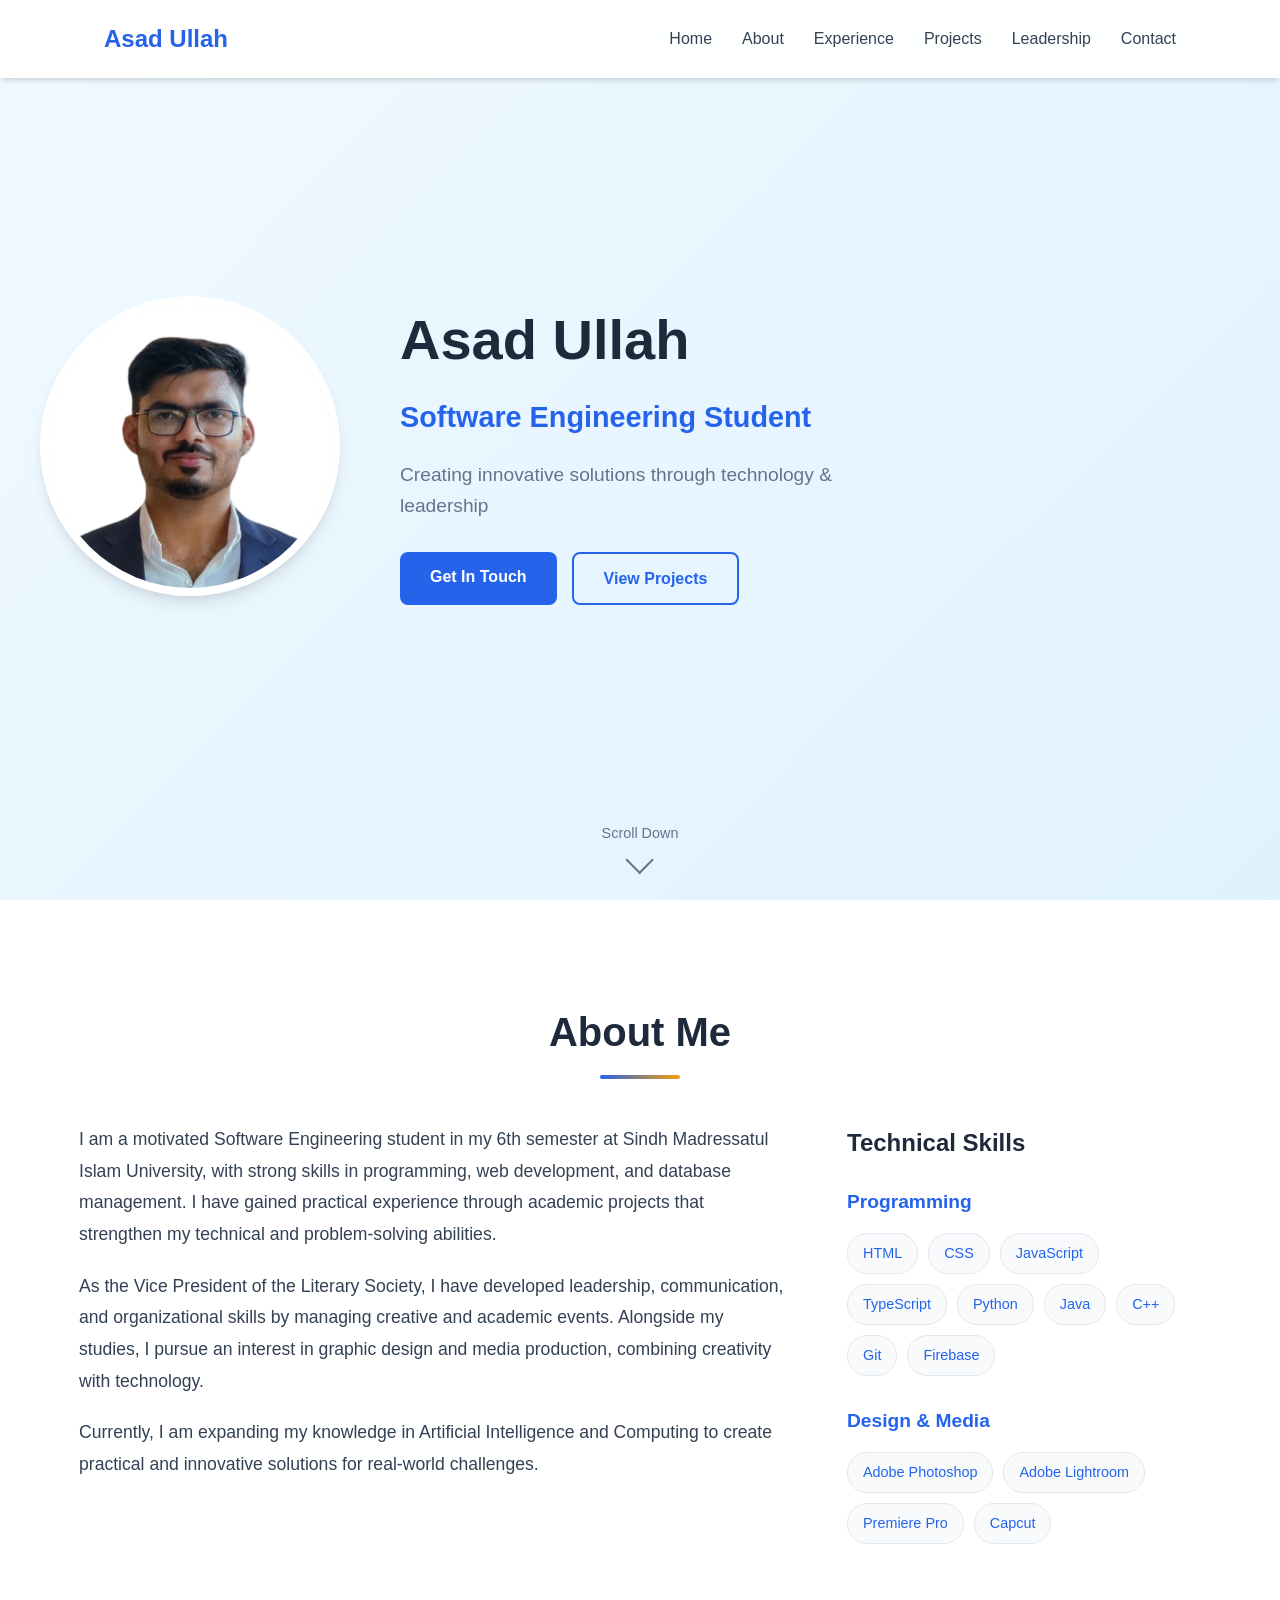
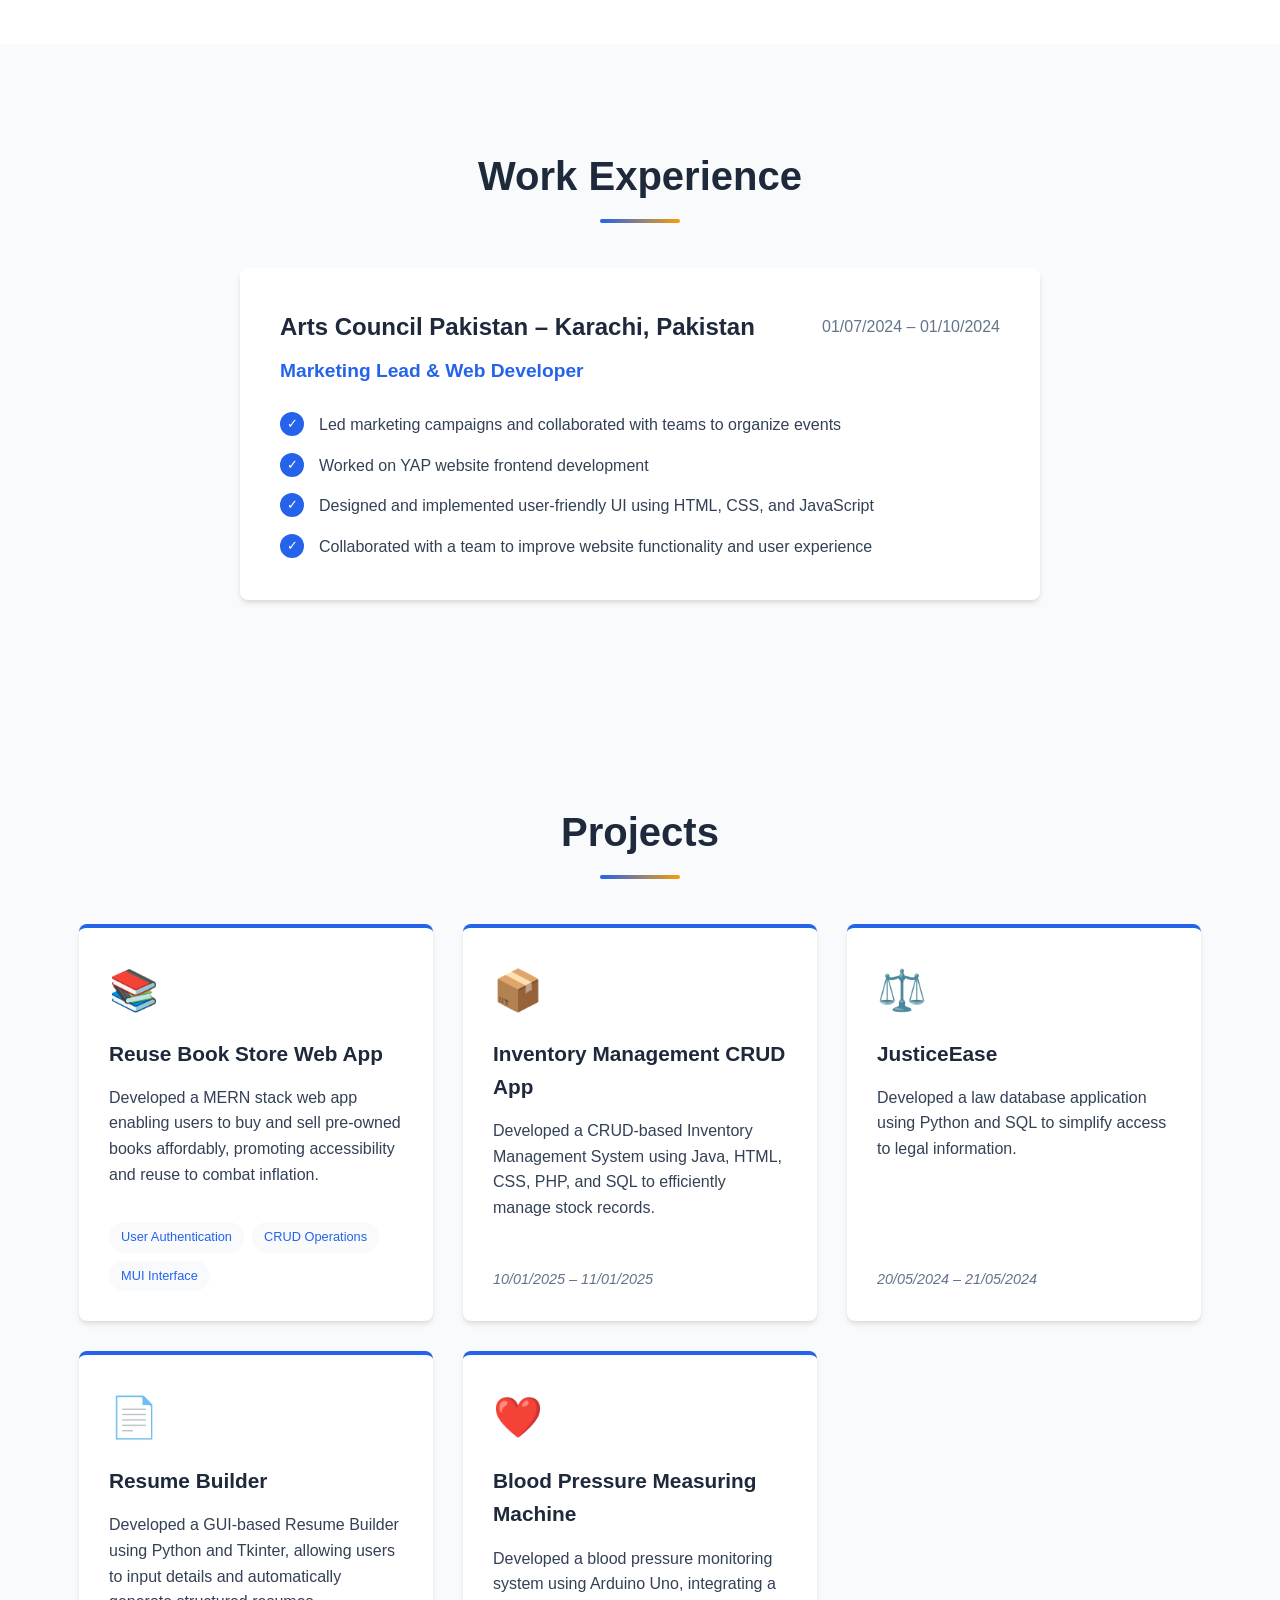
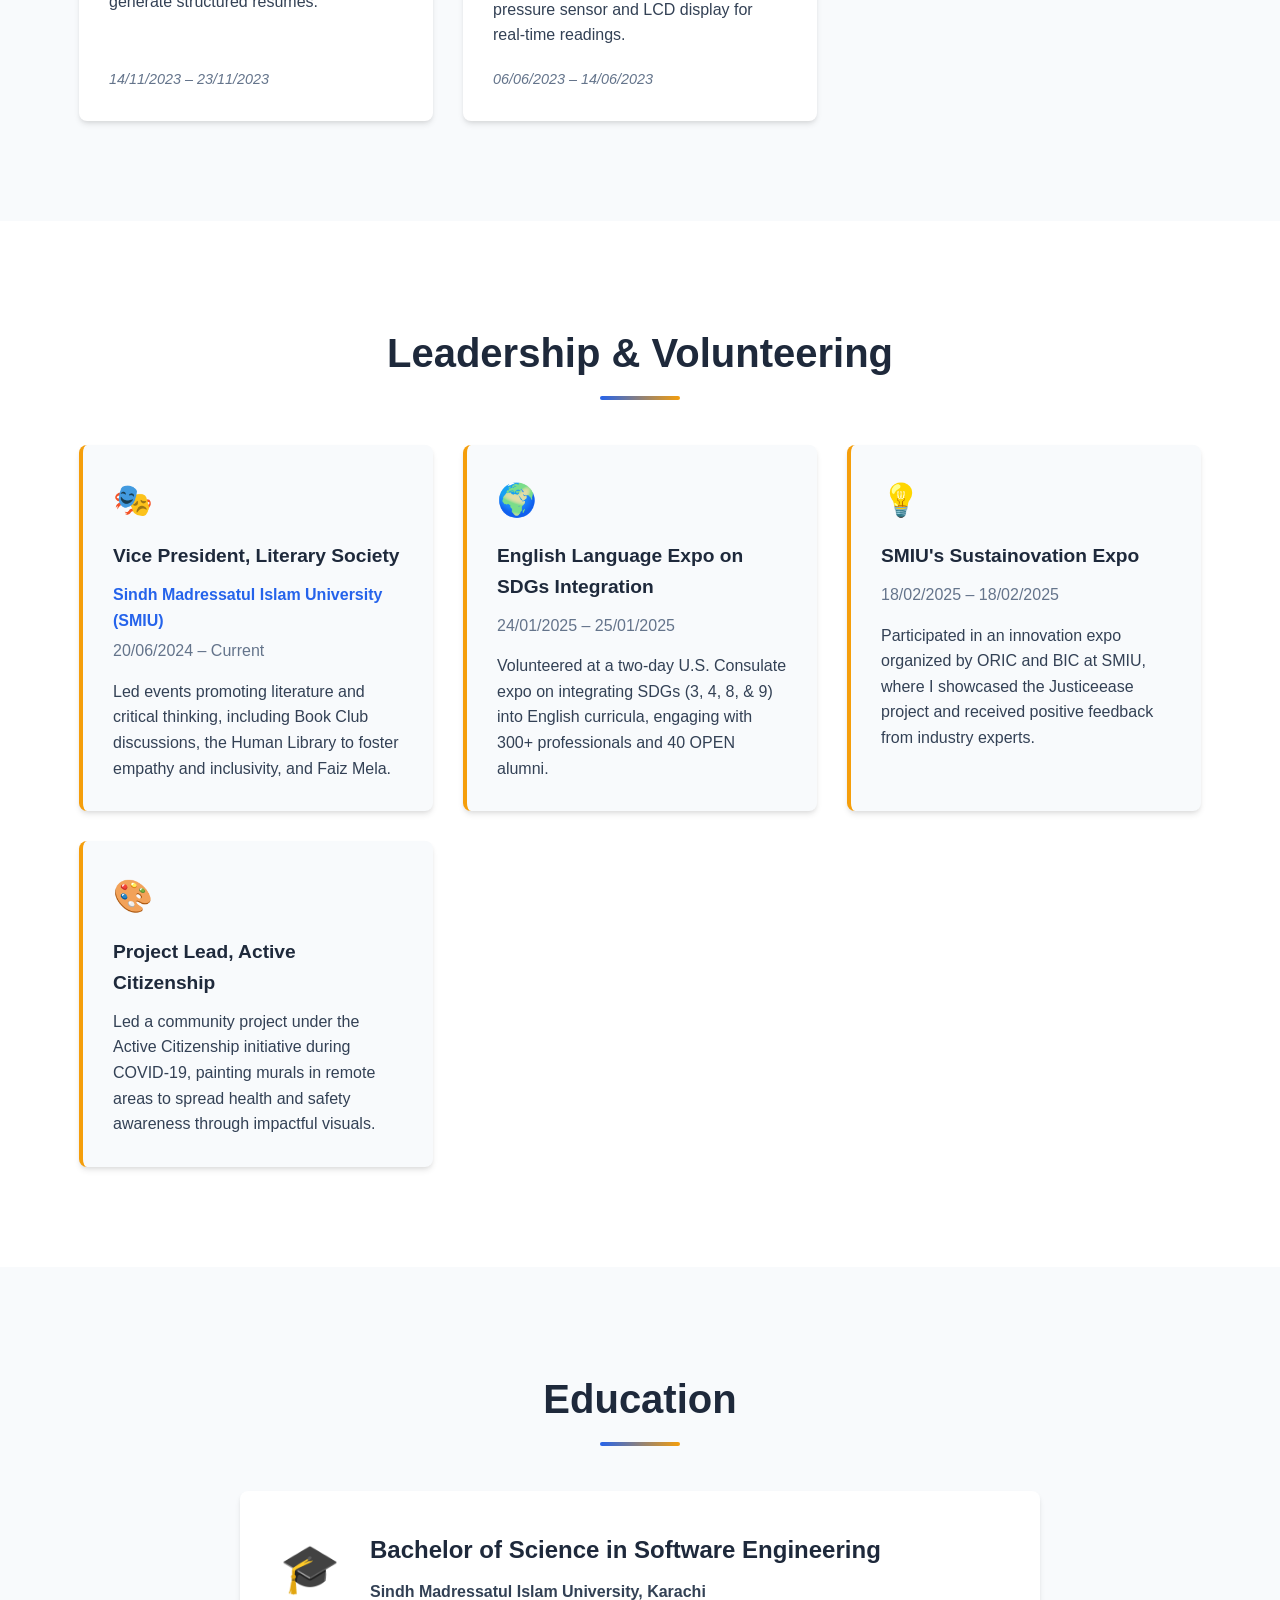
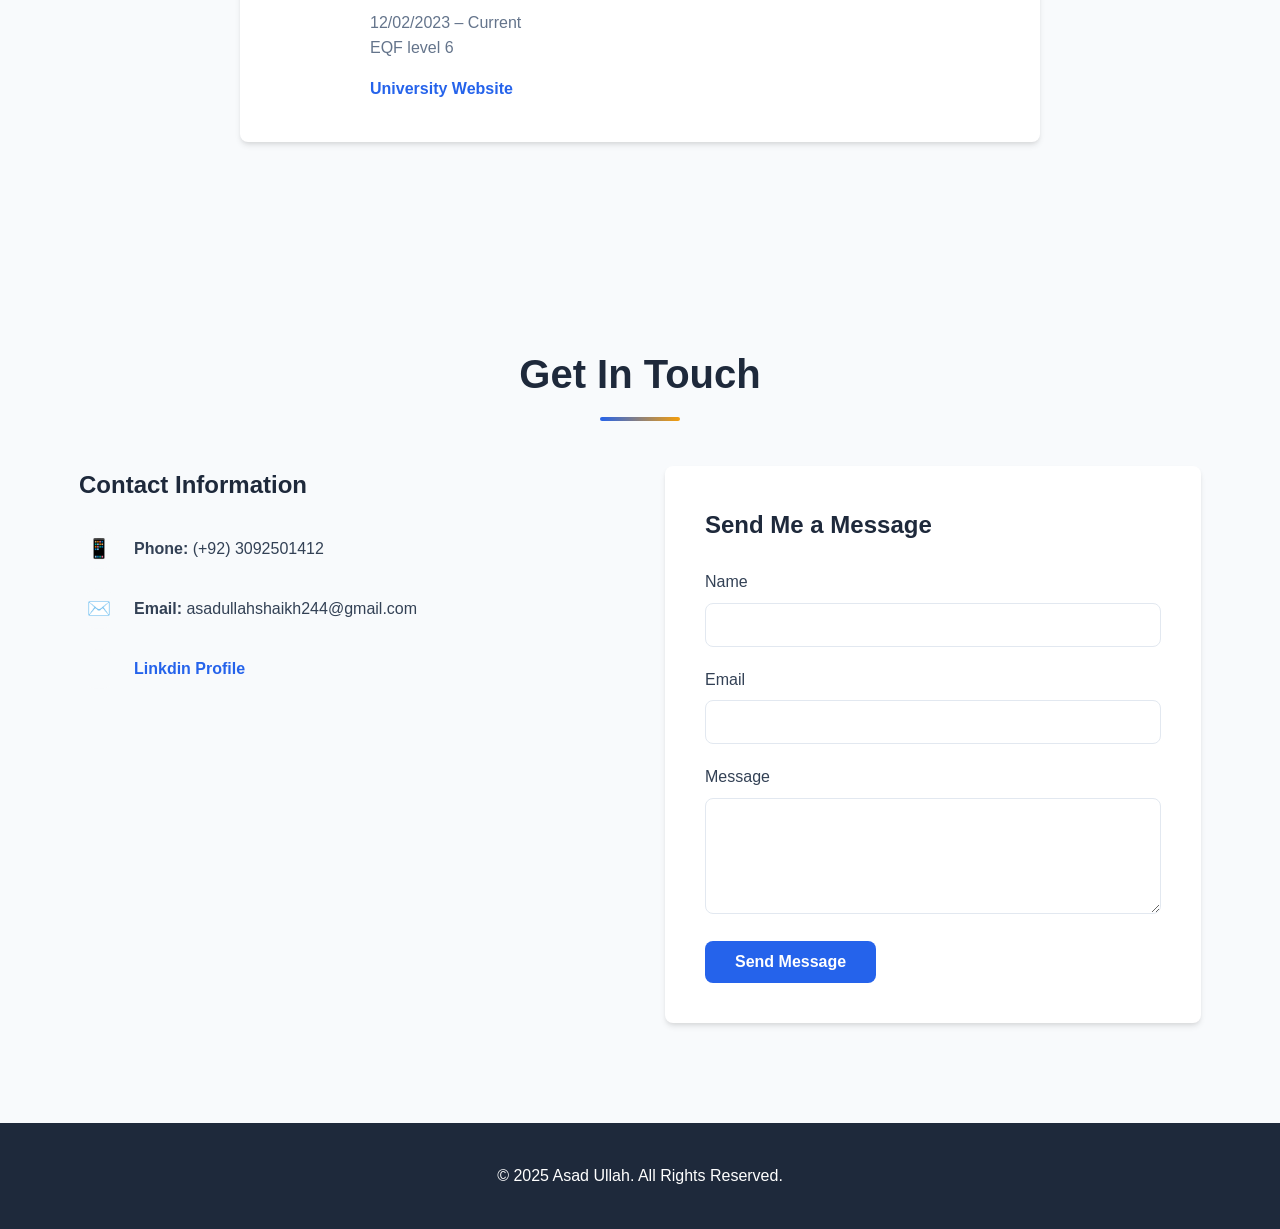
==== index.html @ a1d95417 "deployment" ====
<!DOCTYPE html>
<html lang="en">
<head>
    <meta charset="UTF-8">
    <meta name="viewport" content="width=device-width, initial-scale=1.0">
    <title>Asad Ullah - Software Engineer</title>
    <link rel="stylesheet" href="style.css">
</head>
<body>
    <!-- Navigation -->
    <nav class="navbar">
        <div class="nav-container">
            <div class="nav-logo">
                <a href="#home">Asad Ullah</a>
            </div>
            <div class="nav-menu">
                <a href="#home" class="nav-link">Home</a>
                <a href="#about" class="nav-link">About</a>
                <a href="#experience" class="nav-link">Experience</a>
                <a href="#projects" class="nav-link">Projects</a>
                <a href="#leadership" class="nav-link">Leadership</a>
                <a href="#contact" class="nav-link">Contact</a>
            </div>
            <div class="hamburger">
                <span class="bar"></span>
                <span class="bar"></span>
                <span class="bar"></span>
            </div>
        </div>
    </nav>

    <!-- Hero Section -->
    <section id="home" class="hero">
        <div class="hero-content">
            <div class="profile-container">
                <div class="profile-image">
                    <img src= "white_bg.jpg" alt="Asad Ullah">
                </div>
                <div class="hero-text">
                    <h1>Asad Ullah</h1>
                    <h2>Software Engineering Student</h2>
                    <p>Creating innovative solutions through technology & leadership</p>
                    <div class="hero-buttons">
                        <a href="#contact" class="btn btn-primary">Get In Touch</a>
                        <a href="#projects" class="btn btn-secondary">View Projects</a>
                    </div>
                </div>
            </div>
        </div>
        <div class="scroll-indicator">
            <span>Scroll Down</span>
            <div class="arrow"></div>
        </div>
    </section>

    <!-- About Section -->
    <section id="about" class="about">
        <div class="container">
            <h2 class="section-title">About Me</h2>
            <div class="about-content">
                <div class="about-text">
                    <p>I am a motivated Software Engineering student in my 6th semester at Sindh Madressatul Islam University, with strong skills in programming, web development, and database management. I have gained practical experience through academic projects that strengthen my technical and problem-solving abilities.</p>
                    <p>As the Vice President of the Literary Society, I have developed leadership, communication, and organizational skills by managing creative and academic events. Alongside my studies, I pursue an interest in graphic design and media production, combining creativity with technology.</p>
                    <p>Currently, I am expanding my knowledge in Artificial Intelligence and Computing to create practical and innovative solutions for real-world challenges.</p>
                </div>
                <div class="skills">
                    <h3>Technical Skills</h3>
                    <div class="skill-categories">
                        <div class="skill-category">
                            <h4>Programming</h4>
                            <div class="skill-tags">
                                <span class="skill-tag">HTML</span>
                                <span class="skill-tag">CSS</span>
                                <span class="skill-tag">JavaScript</span>
                                <span class="skill-tag">TypeScript</span>
                                <span class="skill-tag">Python</span>
                                <span class="skill-tag">Java</span>
                                <span class="skill-tag">C++</span>
                                <span class="skill-tag">Git</span>
                                <span class="skill-tag">Firebase</span>
                            </div>
                        </div>
                        <div class="skill-category">
                            <h4>Design & Media</h4>
                            <div class="skill-tags">
                                <span class="skill-tag">Adobe Photoshop</span>
                                <span class="skill-tag">Adobe Lightroom</span>
                                <span class="skill-tag">Premiere Pro</span>
                                <span class="skill-tag">Capcut</span>
                            </div>
                        </div>
                    </div>
                </div>
            </div>
        </div>
    </section>

    <!-- Experience Section -->
    <section id="experience" class="experience">
        <div class="container">
            <h2 class="section-title">Work Experience</h2>
            <div class="experience-item">
                <div class="experience-header">
                    <h3>Arts Council Pakistan – Karachi, Pakistan</h3>
                    <span class="date">01/07/2024 – 01/10/2024</span>
                </div>
                <p class="job-title">Marketing Lead & Web Developer</p>
                <div class="experience-details">
                    <div class="experience-point">
                        <div class="point-icon">✓</div>
                        <p>Led marketing campaigns and collaborated with teams to organize events</p>
                    </div>
                    <div class="experience-point">
                        <div class="point-icon">✓</div>
                        <p>Worked on YAP website frontend development</p>
                    </div>
                    <div class="experience-point">
                        <div class="point-icon">✓</div>
                        <p>Designed and implemented user-friendly UI using HTML, CSS, and JavaScript</p>
                    </div>
                    <div class="experience-point">
                        <div class="point-icon">✓</div>
                        <p>Collaborated with a team to improve website functionality and user experience</p>
                    </div>
                </div>
            </div>
        </div>
    </section>

    <!-- Projects Section -->
    <section id="projects" class="projects">
        <div class="container">
            <h2 class="section-title">Projects</h2>
            <div class="projects-grid">
                <div class="project-card">
                    <div class="project-icon">📚</div>
                    <h3>Reuse Book Store Web App</h3>
                    <p>Developed a MERN stack web app enabling users to buy and sell pre-owned books affordably, promoting accessibility and reuse to combat inflation.</p>
                    <div class="project-features">
                        <span>User Authentication</span>
                        <span>CRUD Operations</span>
                        <span>MUI Interface</span>
                    </div>
                </div>
                <div class="project-card">
                    <div class="project-icon">📦</div>
                    <h3>Inventory Management CRUD App</h3>
                    <p>Developed a CRUD-based Inventory Management System using Java, HTML, CSS, PHP, and SQL to efficiently manage stock records.</p>
                    <div class="project-date">10/01/2025 – 11/01/2025</div>
                </div>
                <div class="project-card">
                    <div class="project-icon">⚖️</div>
                    <h3>JusticeEase</h3>
                    <p>Developed a law database application using Python and SQL to simplify access to legal information.</p>
                    <div class="project-date">20/05/2024 – 21/05/2024</div>
                </div>
                <div class="project-card">
                    <div class="project-icon">📄</div>
                    <h3>Resume Builder</h3>
                    <p>Developed a GUI-based Resume Builder using Python and Tkinter, allowing users to input details and automatically generate structured resumes.</p>
                    <div class="project-date">14/11/2023 – 23/11/2023</div>
                </div>
                <div class="project-card">
                    <div class="project-icon">❤️</div>
                    <h3>Blood Pressure Measuring Machine</h3>
                    <p>Developed a blood pressure monitoring system using Arduino Uno, integrating a pressure sensor and LCD display for real-time readings.</p>
                    <div class="project-date">06/06/2023 – 14/06/2023</div>
                </div>
            </div>
        </div>
    </section>

    <!-- Leadership Section -->
    <section id="leadership" class="leadership">
        <div class="container">
            <h2 class="section-title">Leadership & Volunteering</h2>
            <div class="leadership-grid">
                <div class="leadership-card">
                    <div class="leadership-icon">🎭</div>
                    <h3>Vice President, Literary Society</h3>
                    <p class="organization">Sindh Madressatul Islam University (SMIU)</p>
                    <p class="date">20/06/2024 – Current</p>
                    <p>Led events promoting literature and critical thinking, including Book Club discussions, the Human Library to foster empathy and inclusivity, and Faiz Mela.</p>
                </div>
                <div class="leadership-card">
                    <div class="leadership-icon">🌍</div>
                    <h3>English Language Expo on SDGs Integration</h3>
                    <p class="date">24/01/2025 – 25/01/2025</p>
                    <p>Volunteered at a two-day U.S. Consulate expo on integrating SDGs (3, 4, 8, & 9) into English curricula, engaging with 300+ professionals and 40 OPEN alumni.</p>
                </div>
                <div class="leadership-card">
                    <div class="leadership-icon">💡</div>
                    <h3>SMIU's Sustainovation Expo</h3>
                    <p class="date">18/02/2025 – 18/02/2025</p>
                    <p>Participated in an innovation expo organized by ORIC and BIC at SMIU, where I showcased the Justiceease project and received positive feedback from industry experts.</p>
                </div>
                <div class="leadership-card">
                    <div class="leadership-icon">🎨</div>
                    <h3>Project Lead, Active Citizenship</h3>
                    <p>Led a community project under the Active Citizenship initiative during COVID-19, painting murals in remote areas to spread health and safety awareness through impactful visuals.</p>
                </div>
            </div>
        </div>
    </section>

    <!-- Education Section -->
    <section id="education" class="education">
        <div class="container">
            <h2 class="section-title">Education</h2>
            <div class="education-item">
                <div class="education-icon">🎓</div>
                <div class="education-details">
                    <h3>Bachelor of Science in Software Engineering</h3>
                    <p class="institution">Sindh Madressatul Islam University, Karachi</p>
                    <p class="date">12/02/2023 – Current</p>
                    <p class="eqf">EQF level 6</p>
                    <a href="https://www.smiu.edu.pk/" class="website-link">University Website</a>
                </div>
            </div>
        </div>
    </section>

    <!-- Contact Section -->
    <section id="contact" class="contact">
        <div class="container">
            <h2 class="section-title">Get In Touch</h2>
            <div class="contact-content">
                <div class="contact-info">
                    <h3>Contact Information</h3>
                    <div class="contact-item">
                        <div class="contact-icon">📱</div>
                        <div class="contact-detail">
                            <strong>Phone:</strong> (+92) 3092501412
                        </div>
                    </div>
                    <div class="contact-item">
                        <div class="contact-icon">✉️</div>
                        <div class="contact-detail">
                            <strong>Email:</strong> asadullahshaikh244@gmail.com
                        </div>
                    </div>
                    <div class="contact-item">
                        <div class="contact-icon"></div>
                        <div class="contact-detail">
                            <a href="https://www.linkedin.com/in/asadullah-shaikh-3255ba201/" class="website-link">Linkdin Profile</a>
                        </div>
                    </div>
                </div>
                <form class="contact-form">
                    <h3>Send Me a Message</h3>
                    <div class="form-group">
                        <label for="name">Name</label>
                        <input type="text" id="name" name="name" required>
                    </div>
                    <div class="form-group">
                        <label for="email">Email</label>
                        <input type="email" id="email" name="email" required>
                    </div>
                    <div class="form-group">
                        <label for="message">Message</label>
                        <textarea id="message" name="message" rows="5" required></textarea>
                    </div>
                    <button type="submit" class="btn btn-primary">Send Message</button>
                </form>
            </div>
        </div>
    </section>

    <!-- Footer -->
    <footer class="footer">
        <div class="container">
            <p>&copy; 2025 Asad Ullah. All Rights Reserved.</p>
        </div>
    </footer>
</body>
</html>
---- style.css ----
/* Reset and Base Styles */
* {
    margin: 0;
    padding: 0;
    box-sizing: border-box;
}

:root {
    --primary-color: #2563eb;
    --primary-dark: #1d4ed8;
    --secondary-color: #64748b;
    --accent-color: #f59e0b;
    --light-color: #f8fafc;
    --dark-color: #1e293b;
    --text-color: #334155;
    --text-light: #64748b;
    --border-color: #e2e8f0;
    --shadow: 0 4px 6px -1px rgba(0, 0, 0, 0.1), 0 2px 4px -1px rgba(0, 0, 0, 0.06);
    --shadow-lg: 0 10px 15px -3px rgba(0, 0, 0, 0.1), 0 4px 6px -2px rgba(0, 0, 0, 0.05);
    --transition: all 0.3s ease;
    --border-radius: 8px;
}

html {
    scroll-behavior: smooth;
}

body {
    font-family: 'Inter', -apple-system, BlinkMacSystemFont, 'Segoe UI', Roboto, Oxygen, Ubuntu, Cantarell, sans-serif;
    line-height: 1.6;
    color: var(--text-color);
    background-color: var(--light-color);
    overflow-x: hidden;
}

.container {
    width: 90%;
    max-width: 1200px;
    margin: 0 auto;
    padding: 0 15px;
}

section {
    padding: 100px 0;
}

.section-title {
    text-align: center;
    margin-bottom: 60px;
    font-size: 2.5rem;
    color: var(--dark-color);
    position: relative;
    font-weight: 700;
}

.section-title::after {
    content: '';
    position: absolute;
    bottom: -15px;
    left: 50%;
    transform: translateX(-50%);
    width: 80px;
    height: 4px;
    background: linear-gradient(to right, var(--primary-color), var(--accent-color));
    border-radius: 2px;
}

.btn {
    display: inline-block;
    padding: 12px 30px;
    border-radius: var(--border-radius);
    font-weight: 600;
    text-decoration: none;
    transition: var(--transition);
    border: none;
    cursor: pointer;
    font-size: 1rem;
}

.btn-primary {
    background-color: var(--primary-color);
    color: white;
}

.btn-primary:hover {
    background-color: var(--primary-dark);
    transform: translateY(-2px);
    box-shadow: var(--shadow-lg);
}

.btn-secondary {
    background-color: transparent;
    color: var(--primary-color);
    border: 2px solid var(--primary-color);
}

.btn-secondary:hover {
    background-color: var(--primary-color);
    color: white;
    transform: translateY(-2px);
    box-shadow: var(--shadow-lg);
}

/* Navigation */
.navbar {
    position: fixed;
    top: 0;
    width: 100%;
    background-color: rgba(255, 255, 255, 0.95);
    backdrop-filter: blur(10px);
    box-shadow: var(--shadow);
    z-index: 1000;
    transition: var(--transition);
}

.nav-container {
    display: flex;
    justify-content: space-between;
    align-items: center;
    padding: 20px 5%;
    max-width: 1200px;
    margin: 0 auto;
}

.nav-logo a {
    font-size: 1.5rem;
    font-weight: 700;
    color: var(--primary-color);
    text-decoration: none;
}

.nav-menu {
    display: flex;
    gap: 30px;
}

.nav-link {
    color: var(--text-color);
    text-decoration: none;
    font-weight: 500;
    transition: var(--transition);
    position: relative;
}

.nav-link:hover {
    color: var(--primary-color);
}

.nav-link::after {
    content: '';
    position: absolute;
    bottom: -5px;
    left: 0;
    width: 0;
    height: 2px;
    background-color: var(--primary-color);
    transition: var(--transition);
}

.nav-link:hover::after {
    width: 100%;
}

.hamburger {
    display: none;
    flex-direction: column;
    cursor: pointer;
}

.bar {
    width: 25px;
    height: 3px;
    background-color: var(--dark-color);
    margin: 3px 0;
    transition: var(--transition);
}

/* Hero Section */
.hero {
    height: 100vh;
    display: flex;
    align-items: center;
    justify-content: center;
    background: linear-gradient(135deg, #f0f9ff 0%, #e0f2fe 100%);
    position: relative;
    padding: 0 20px;
}

.hero-content {
    max-width: 1200px;
    width: 100%;
}

.profile-container {
    display: flex;
    align-items: center;
    gap: 60px;
}

.profile-image {
    flex: 0 0 300px;
}

.profile-image img {
    width: 100%;
    height: 300px;
    border-radius: 50%;
    object-fit: cover;
    border: 8px solid white;
    box-shadow: var(--shadow-lg);
}

.hero-text h1 {
    font-size: 3.5rem;
    margin-bottom: 10px;
    color: var(--dark-color);
    font-weight: 800;
}

.hero-text h2 {
    font-size: 1.8rem;
    margin-bottom: 20px;
    color: var(--primary-color);
    font-weight: 600;
}

.hero-text p {
    font-size: 1.2rem;
    margin-bottom: 30px;
    max-width: 500px;
    color: var(--text-light);
}

.hero-buttons {
    display: flex;
    gap: 15px;
}

.scroll-indicator {
    position: absolute;
    bottom: 30px;
    left: 50%;
    transform: translateX(-50%);
    display: flex;
    flex-direction: column;
    align-items: center;
    color: var(--text-light);
    font-size: 0.9rem;
}

.arrow {
    width: 20px;
    height: 20px;
    border-right: 2px solid var(--text-light);
    border-bottom: 2px solid var(--text-light);
    transform: rotate(45deg);
    margin-top: 5px;
    animation: bounce 2s infinite;
}

@keyframes bounce {
    0%, 20%, 50%, 80%, 100% {
        transform: translateY(0) rotate(45deg);
    }
    40% {
        transform: translateY(-10px) rotate(45deg);
    }
    60% {
        transform: translateY(-5px) rotate(45deg);
    }
}

/* About Section */
.about {
    background-color: white;
}

.about-content {
    display: grid;
    grid-template-columns: 2fr 1fr;
    gap: 60px;
    align-items: start;
}

.about-text p {
    margin-bottom: 20px;
    font-size: 1.1rem;
    line-height: 1.8;
}

.skills h3 {
    margin-bottom: 25px;
    color: var(--dark-color);
    font-size: 1.5rem;
}

.skill-categories {
    display: flex;
    flex-direction: column;
    gap: 30px;
}

.skill-category h4 {
    margin-bottom: 15px;
    color: var(--primary-color);
    font-size: 1.2rem;
}

.skill-tags {
    display: flex;
    flex-wrap: wrap;
    gap: 10px;
}

.skill-tag {
    background-color: var(--light-color);
    padding: 8px 15px;
    border-radius: 20px;
    font-size: 0.9rem;
    color: var(--primary-color);
    border: 1px solid var(--border-color);
    transition: var(--transition);
}

.skill-tag:hover {
    background-color: var(--primary-color);
    color: white;
    transform: translateY(-2px);
    box-shadow: var(--shadow);
}

/* Experience Section */
.experience {
    background-color: #f8fafc;
}

.experience-item {
    background-color: white;
    padding: 40px;
    border-radius: var(--border-radius);
    box-shadow: var(--shadow);
    max-width: 800px;
    margin: 0 auto;
}

.experience-header {
    display: flex;
    justify-content: space-between;
    align-items: center;
    margin-bottom: 10px;
}

.experience-header h3 {
    color: var(--dark-color);
    font-size: 1.5rem;
}

.date {
    color: var(--text-light);
    font-weight: 500;
}

.job-title {
    font-weight: 600;
    color: var(--primary-color);
    margin-bottom: 25px;
    font-size: 1.2rem;
}

.experience-details {
    display: flex;
    flex-direction: column;
    gap: 15px;
}

.experience-point {
    display: flex;
    align-items: flex-start;
    gap: 15px;
}

.point-icon {
    background-color: var(--primary-color);
    color: white;
    width: 24px;
    height: 24px;
    border-radius: 50%;
    display: flex;
    align-items: center;
    justify-content: center;
    flex-shrink: 0;
    font-size: 0.8rem;
}

/* Projects Section */
.projects-grid {
    display: grid;
    grid-template-columns: repeat(auto-fill, minmax(350px, 1fr));
    gap: 30px;
}

.project-card {
    background-color: white;
    padding: 30px;
    border-radius: var(--border-radius);
    box-shadow: var(--shadow);
    transition: var(--transition);
    border-top: 4px solid var(--primary-color);
    display: flex;
    flex-direction: column;
    height: 100%;
}

.project-card:hover {
    transform: translateY(-10px);
    box-shadow: var(--shadow-lg);
}

.project-icon {
    font-size: 2.5rem;
    margin-bottom: 15px;
}

.project-card h3 {
    color: var(--dark-color);
    margin-bottom: 15px;
    font-size: 1.3rem;
}

.project-card p {
    margin-bottom: 20px;
    flex-grow: 1;
}

.project-features {
    display: flex;
    flex-wrap: wrap;
    gap: 8px;
    margin-top: 15px;
}

.project-features span {
    background-color: var(--light-color);
    padding: 5px 12px;
    border-radius: 15px;
    font-size: 0.8rem;
    color: var(--primary-color);
}

.project-date {
    color: var(--text-light);
    font-style: italic;
    font-size: 0.9rem;
    margin-top: auto;
}

/* Leadership Section */
.leadership {
    background-color: white;
}

.leadership-grid {
    display: grid;
    grid-template-columns: repeat(auto-fill, minmax(300px, 1fr));
    gap: 30px;
}

.leadership-card {
    background-color: #f8fafc;
    padding: 30px;
    border-radius: var(--border-radius);
    box-shadow: var(--shadow);
    transition: var(--transition);
    border-left: 4px solid var(--accent-color);
    display: flex;
    flex-direction: column;
    height: 100%;
}

.leadership-card:hover {
    transform: translateY(-5px);
    box-shadow: var(--shadow-lg);
}

.leadership-icon {
    font-size: 2rem;
    margin-bottom: 15px;
}

.leadership-card h3 {
    color: var(--dark-color);
    margin-bottom: 10px;
    font-size: 1.2rem;
}

.organization {
    font-weight: 600;
    color: var(--primary-color);
    margin-bottom: 5px;
}

.leadership-card .date {
    margin-bottom: 15px;
}

/* Education Section */
.education {
    background-color: #f8fafc;
}

.education-item {
    background-color: white;
    padding: 40px;
    border-radius: var(--border-radius);
    box-shadow: var(--shadow);
    max-width: 800px;
    margin: 0 auto;
    display: flex;
    align-items: flex-start;
    gap: 30px;
}

.education-icon {
    font-size: 3rem;
    color: var(--primary-color);
}

.education-details h3 {
    color: var(--dark-color);
    margin-bottom: 10px;
    font-size: 1.5rem;
}

.institution {
    font-weight: 600;
    margin-bottom: 5px;
}

.eqf {
    margin-bottom: 15px;
    color: var(--text-light);
}

.website-link {
    color: var(--primary-color);
    text-decoration: none;
    font-weight: 600;
    transition: var(--transition);
}

.website-link:hover {
    text-decoration: underline;
}

/* Contact Section */
.contact-content {
    display: grid;
    grid-template-columns: 1fr 1fr;
    gap: 50px;
}

.contact-info h3 {
    margin-bottom: 25px;
    color: var(--dark-color);
    font-size: 1.5rem;
}

.contact-item {
    display: flex;
    align-items: center;
    gap: 15px;
    margin-bottom: 20px;
}

.contact-icon {
    font-size: 1.2rem;
    width: 40px;
    height: 40px;
    background-color: var(--light-color);
    border-radius: 50%;
    display: flex;
    align-items: center;
    justify-content: center;
    color: var(--primary-color);
}

.contact-detail {
    flex: 1;
}

.contact-form {
    background-color: white;
    padding: 40px;
    border-radius: var(--border-radius);
    box-shadow: var(--shadow);
}

.contact-form h3 {
    margin-bottom: 25px;
    color: var(--dark-color);
    font-size: 1.5rem;
}

.form-group {
    margin-bottom: 20px;
}

.form-group label {
    display: block;
    margin-bottom: 8px;
    font-weight: 500;
}

.form-group input,
.form-group textarea {
    width: 100%;
    padding: 12px 15px;
    border: 1px solid var(--border-color);
    border-radius: var(--border-radius);
    font-family: inherit;
    transition: var(--transition);
    font-size: 1rem;
}

.form-group input:focus,
.form-group textarea:focus {
    outline: none;
    border-color: var(--primary-color);
    box-shadow: 0 0 0 3px rgba(37, 99, 235, 0.1);
}

/* Footer */
.footer {
    background-color: var(--dark-color);
    color: white;
    text-align: center;
    padding: 40px 0;
}

/* Responsive Design */
@media (max-width: 992px) {
    .about-content {
        grid-template-columns: 1fr;
    }
    
    .contact-content {
        grid-template-columns: 1fr;
    }
    
    .profile-container {
        flex-direction: column;
        text-align: center;
        gap: 40px;
    }
    
    .hero-text h1 {
        font-size: 3rem;
    }
    
    .hero-text h2 {
        font-size: 1.5rem;
    }
}

@media (max-width: 768px) {
    .nav-menu {
        display: none;
    }
    
    .hamburger {
        display: flex;
    }
    
    .hero-text h1 {
        font-size: 2.5rem;
    }
    
    .section-title {
        font-size: 2rem;
    }
    
    .projects-grid,
    .leadership-grid {
        grid-template-columns: 1fr;
    }
    
    .experience-header {
        flex-direction: column;
        align-items: flex-start;
        gap: 10px;
    }
    
    .education-item {
        flex-direction: column;
        text-align: center;
        gap: 20px;
    }
}

@media (max-width: 576px) {
    .container {
        width: 95%;
    }
    
    section {
        padding: 80px 0;
    }
    
    .hero-text h1 {
        font-size: 2rem;
    }
    
    .hero-text h2 {
        font-size: 1.2rem;
    }
    
    .section-title {
        font-size: 1.8rem;
    }
    
    .hero-buttons {
        flex-direction: column;
        align-items: center;
    }
    
    .btn {
        width: 100%;
        text-align: center;
    }
    
    .experience-item,
    .education-item,
    .contact-form {
        padding: 25px;
    }
}
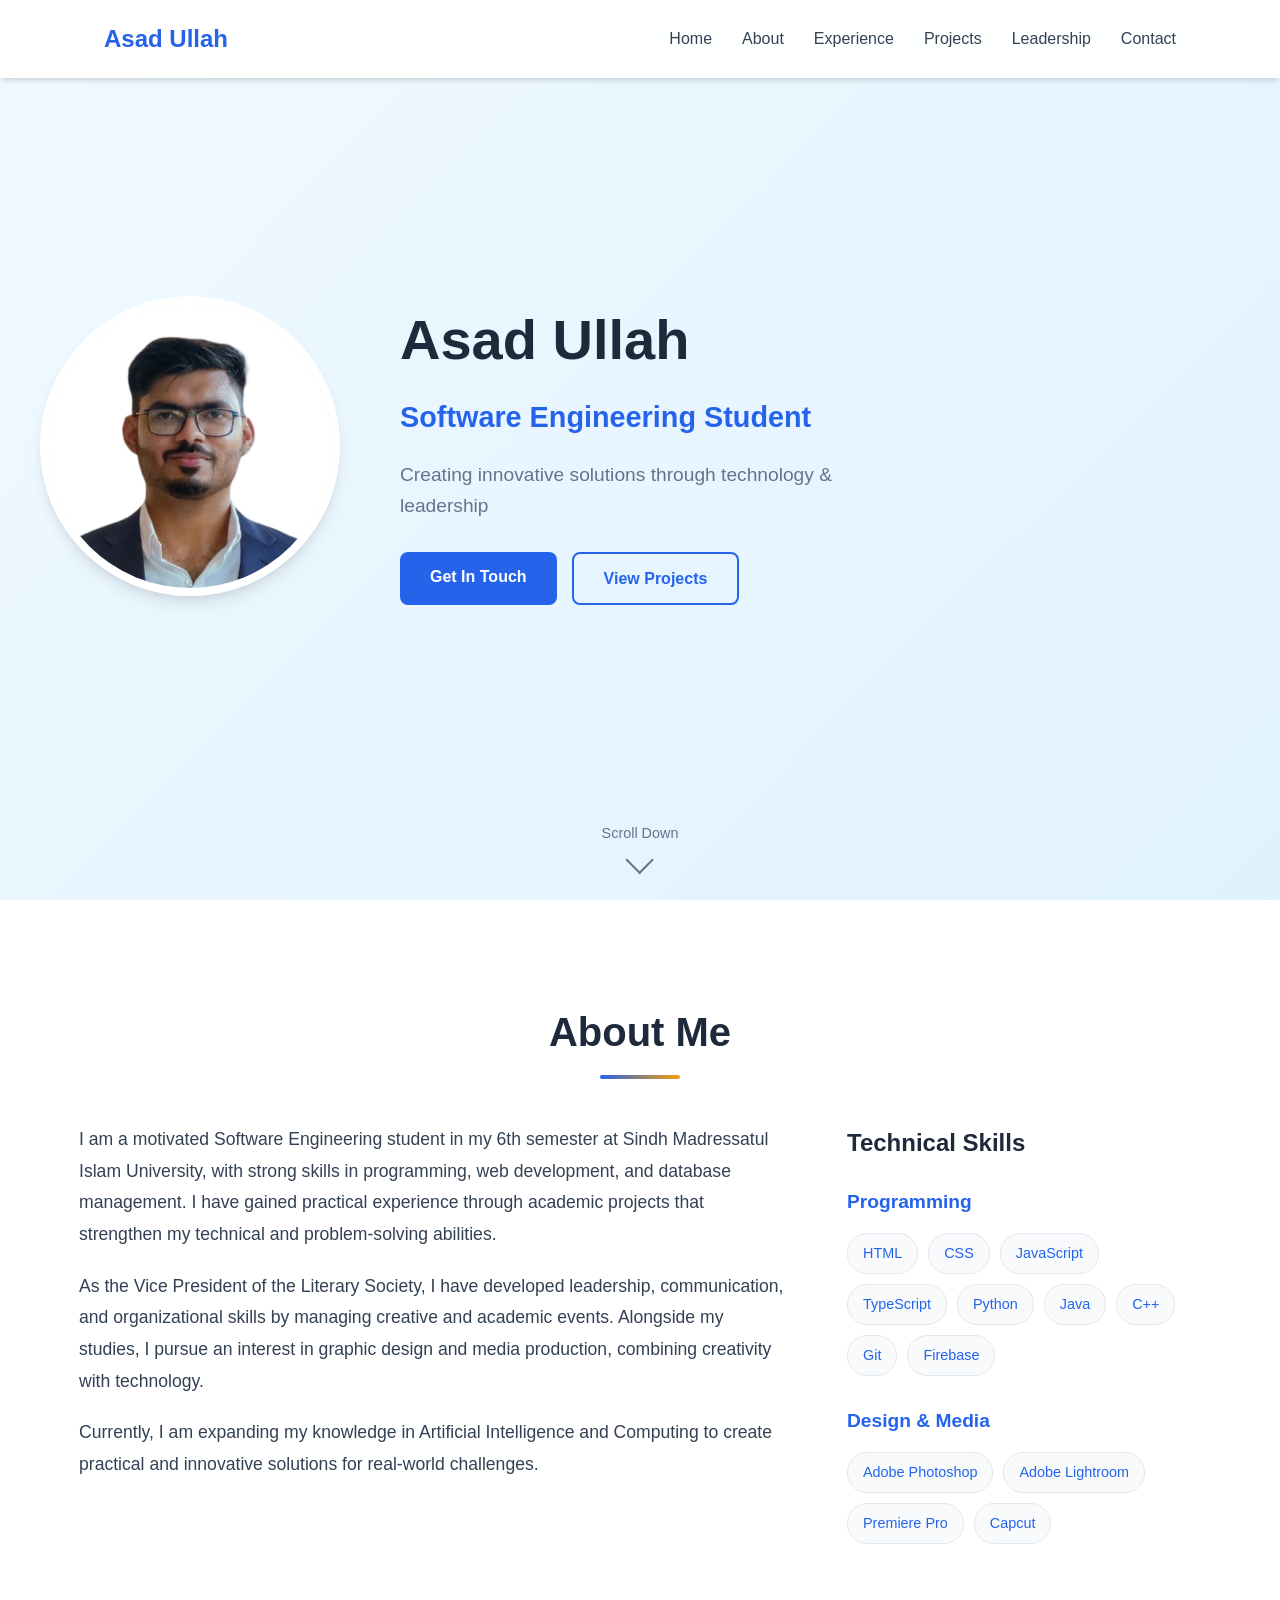
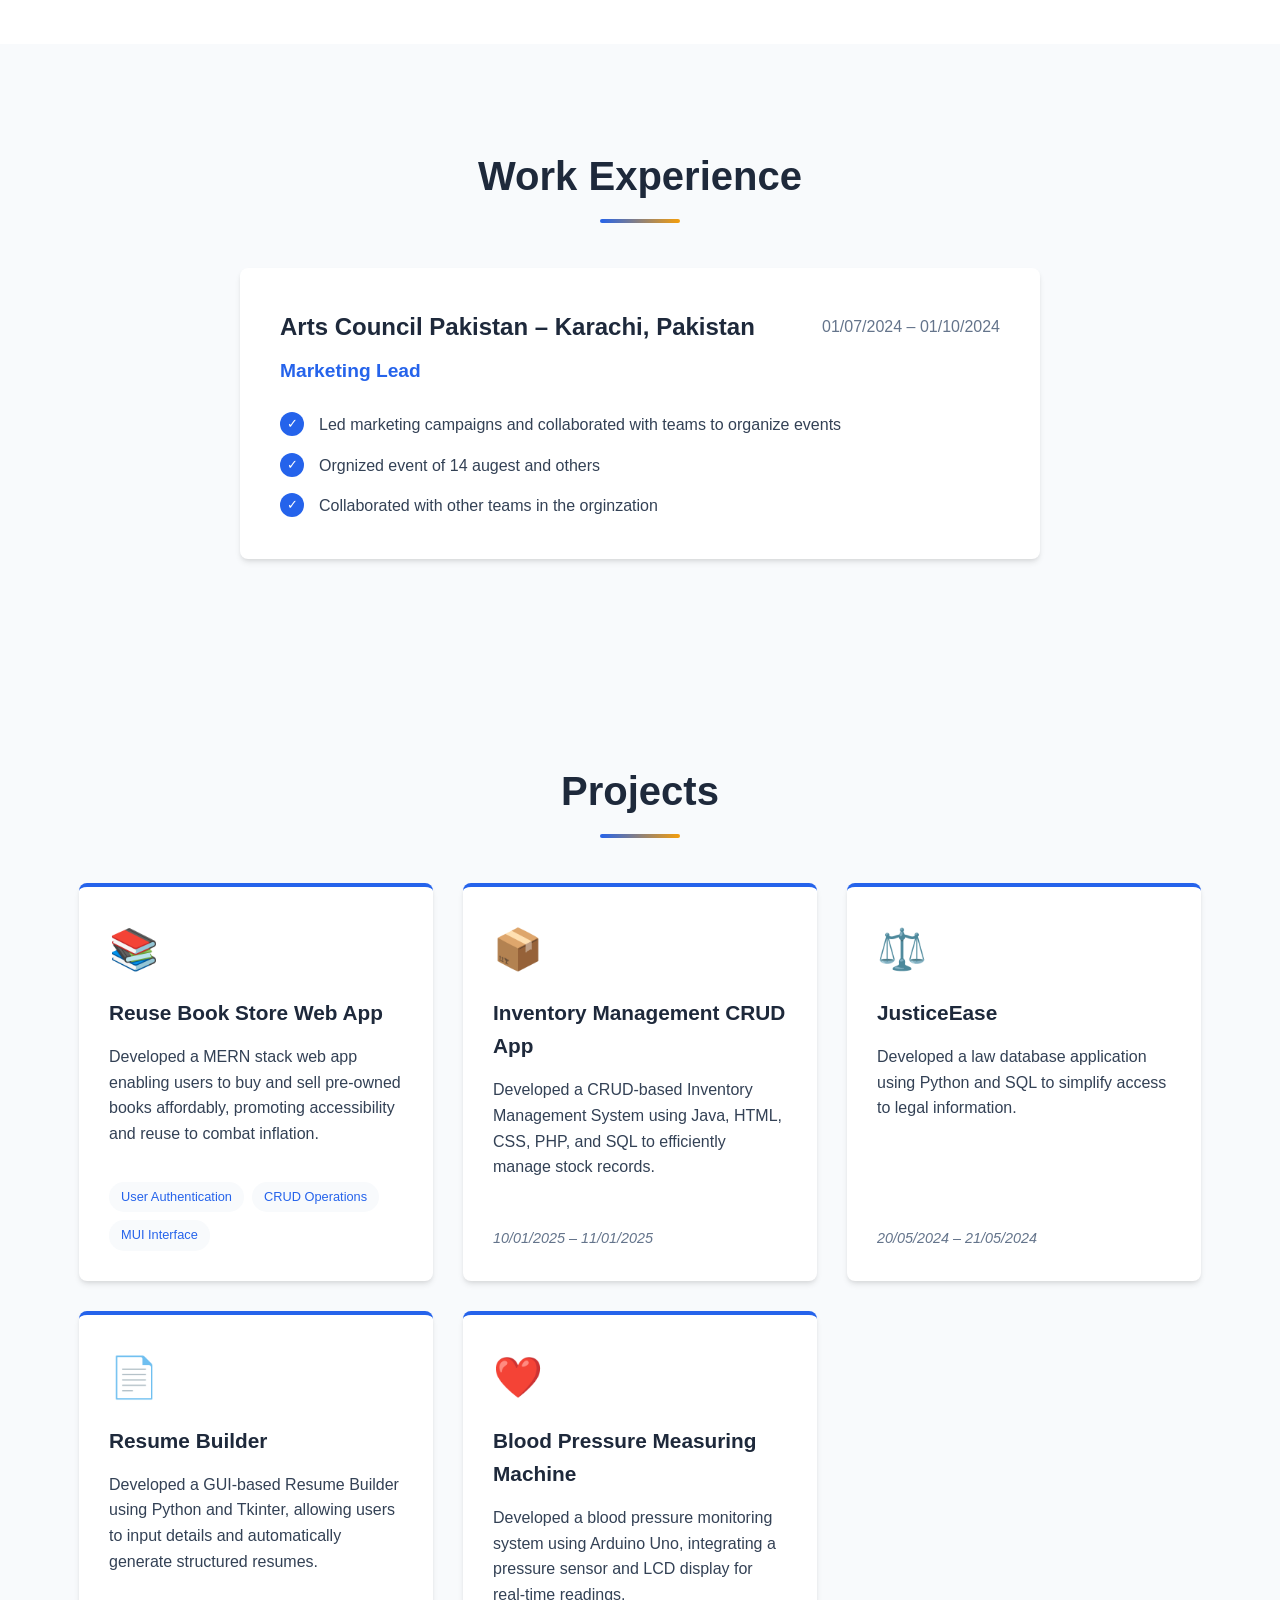
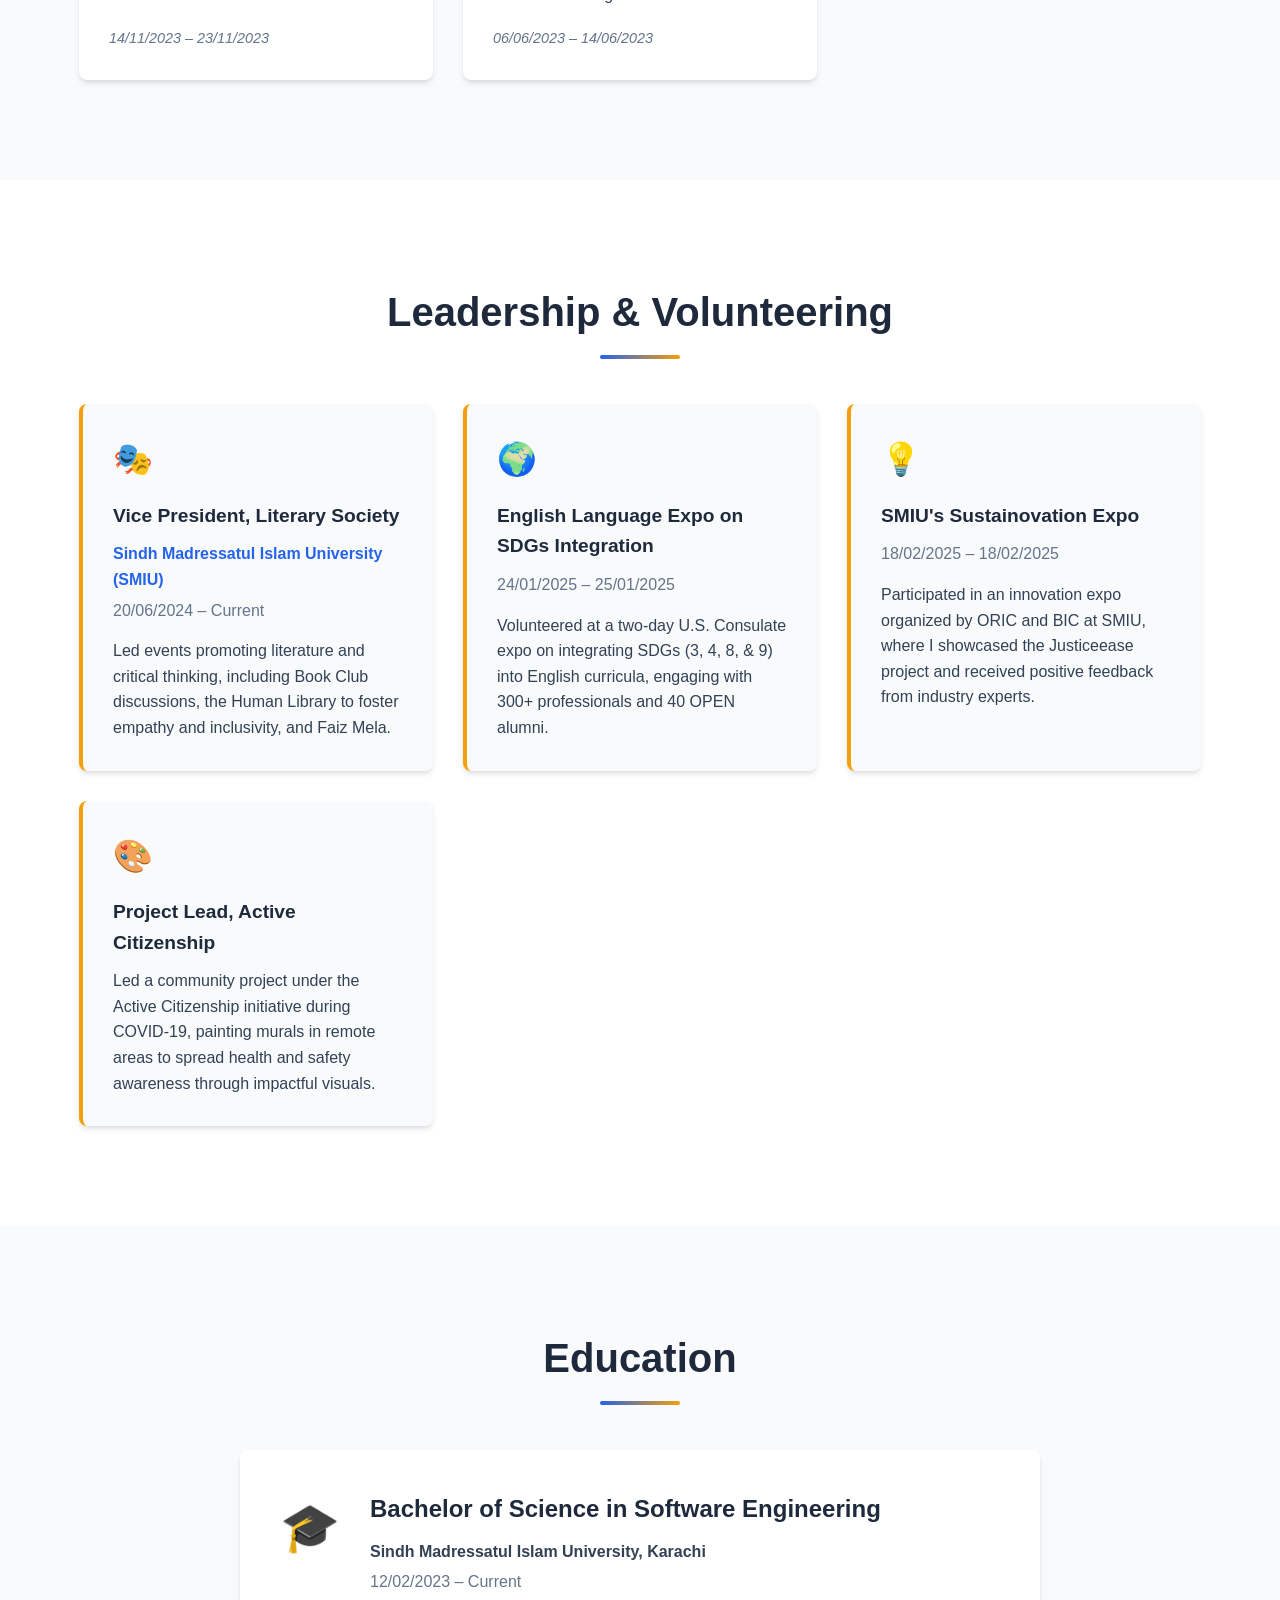
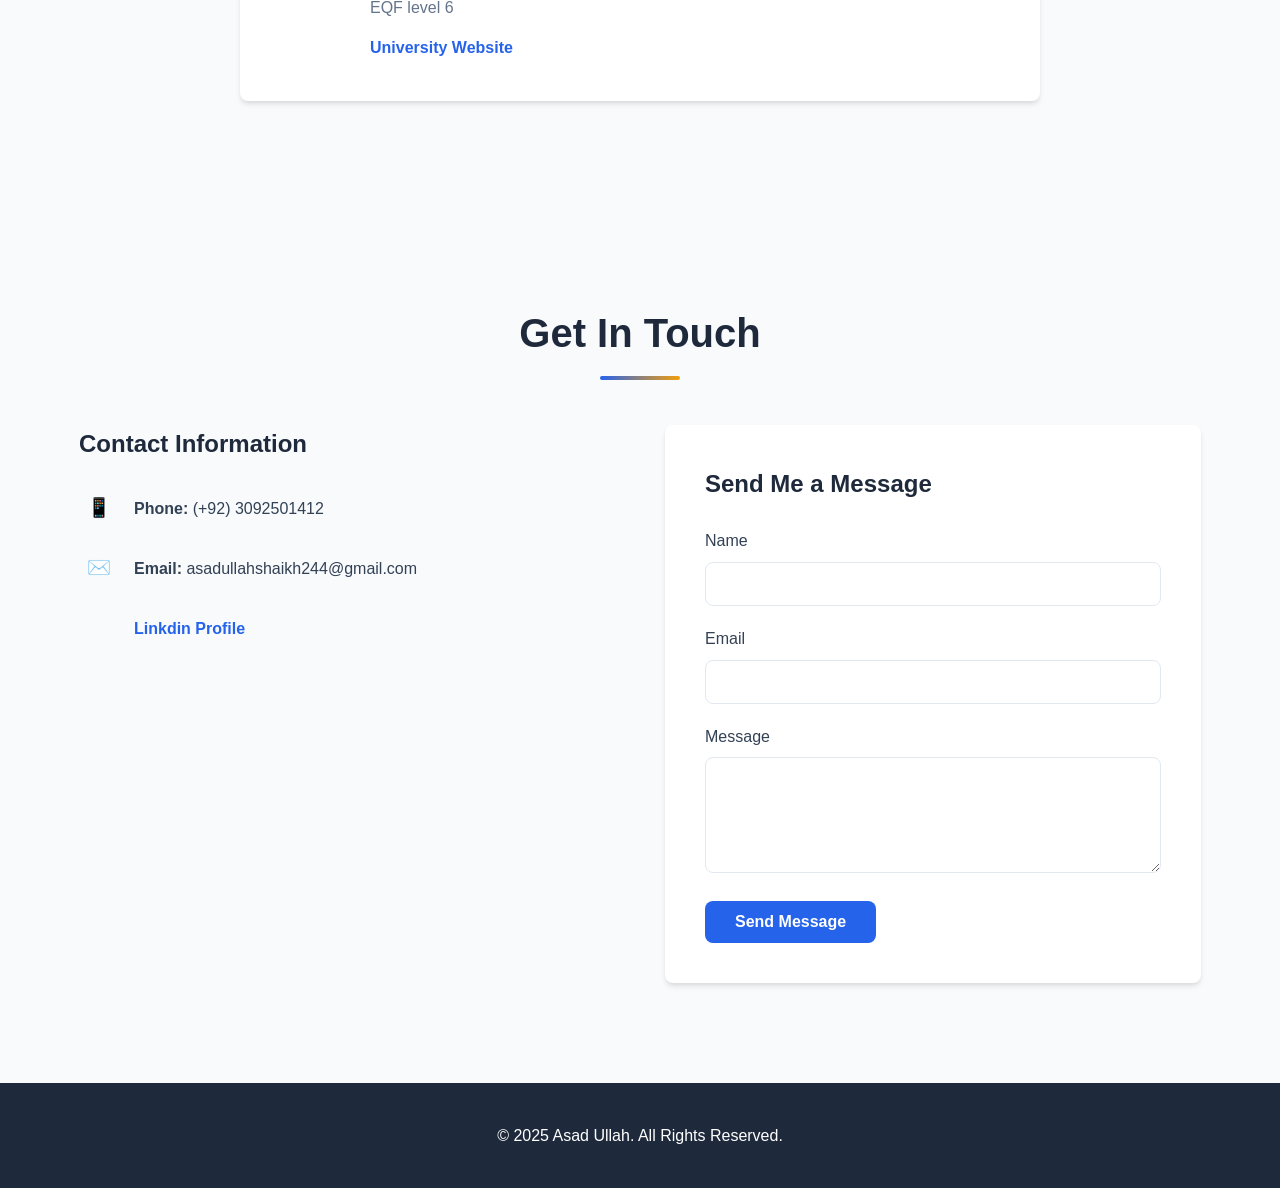
==== commit edc69d83: "changings" ====
--- a/index.html
+++ b/index.html
@@ -104,7 +104,7 @@
                     <h3>Arts Council Pakistan – Karachi, Pakistan</h3>
                     <span class="date">01/07/2024 – 01/10/2024</span>
                 </div>
-                <p class="job-title">Marketing Lead & Web Developer</p>
+                <p class="job-title">Marketing Lead </p>
                 <div class="experience-details">
                     <div class="experience-point">
                         <div class="point-icon">✓</div>
@@ -112,15 +112,11 @@
                     </div>
                     <div class="experience-point">
                         <div class="point-icon">✓</div>
-                        <p>Worked on YAP website frontend development</p>
+                        <p>Orgnized event of 14 augest and others</p>
                     </div>
                     <div class="experience-point">
                         <div class="point-icon">✓</div>
-                        <p>Designed and implemented user-friendly UI using HTML, CSS, and JavaScript</p>
-                    </div>
-                    <div class="experience-point">
-                        <div class="point-icon">✓</div>
-                        <p>Collaborated with a team to improve website functionality and user experience</p>
+                        <p>Collaborated with other teams in the orginzation</p>
                     </div>
                 </div>
             </div>
@@ -273,4 +269,4 @@
         </div>
     </footer>
 </body>
-</html>+</html>
